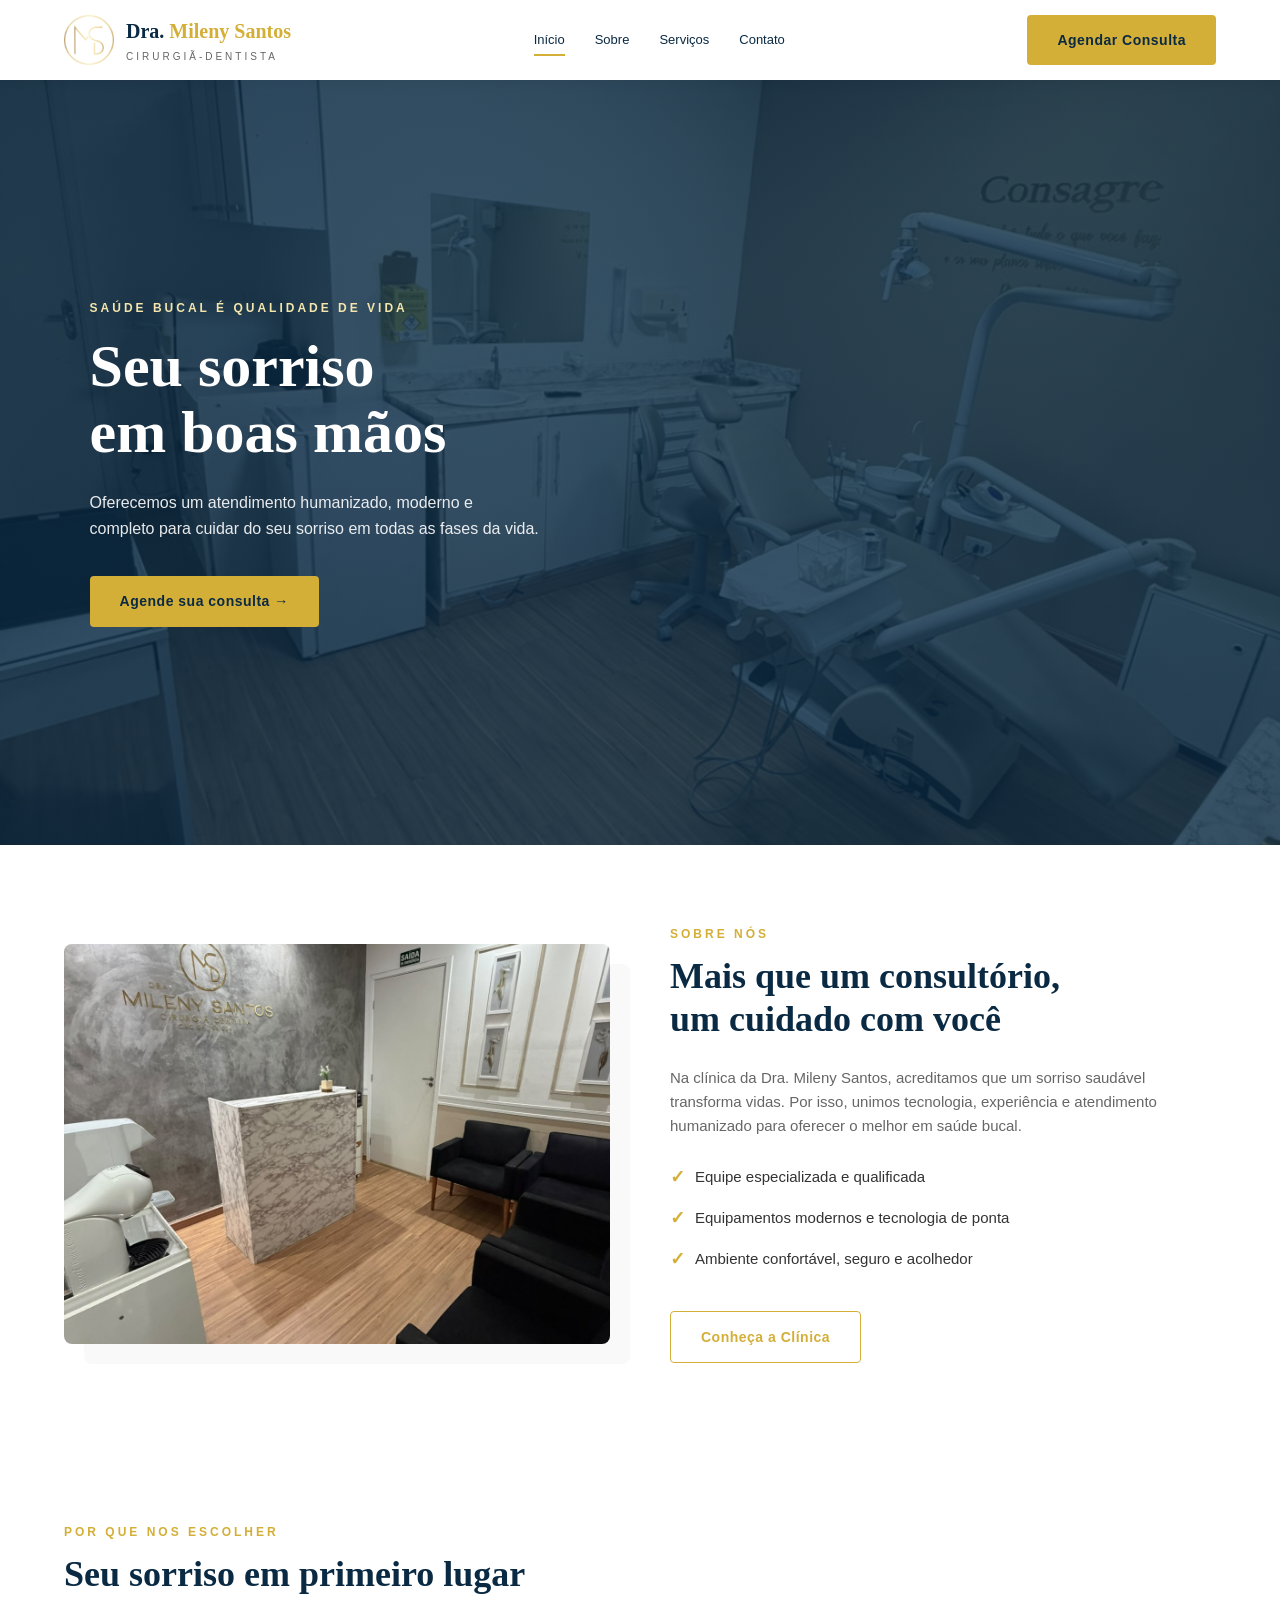
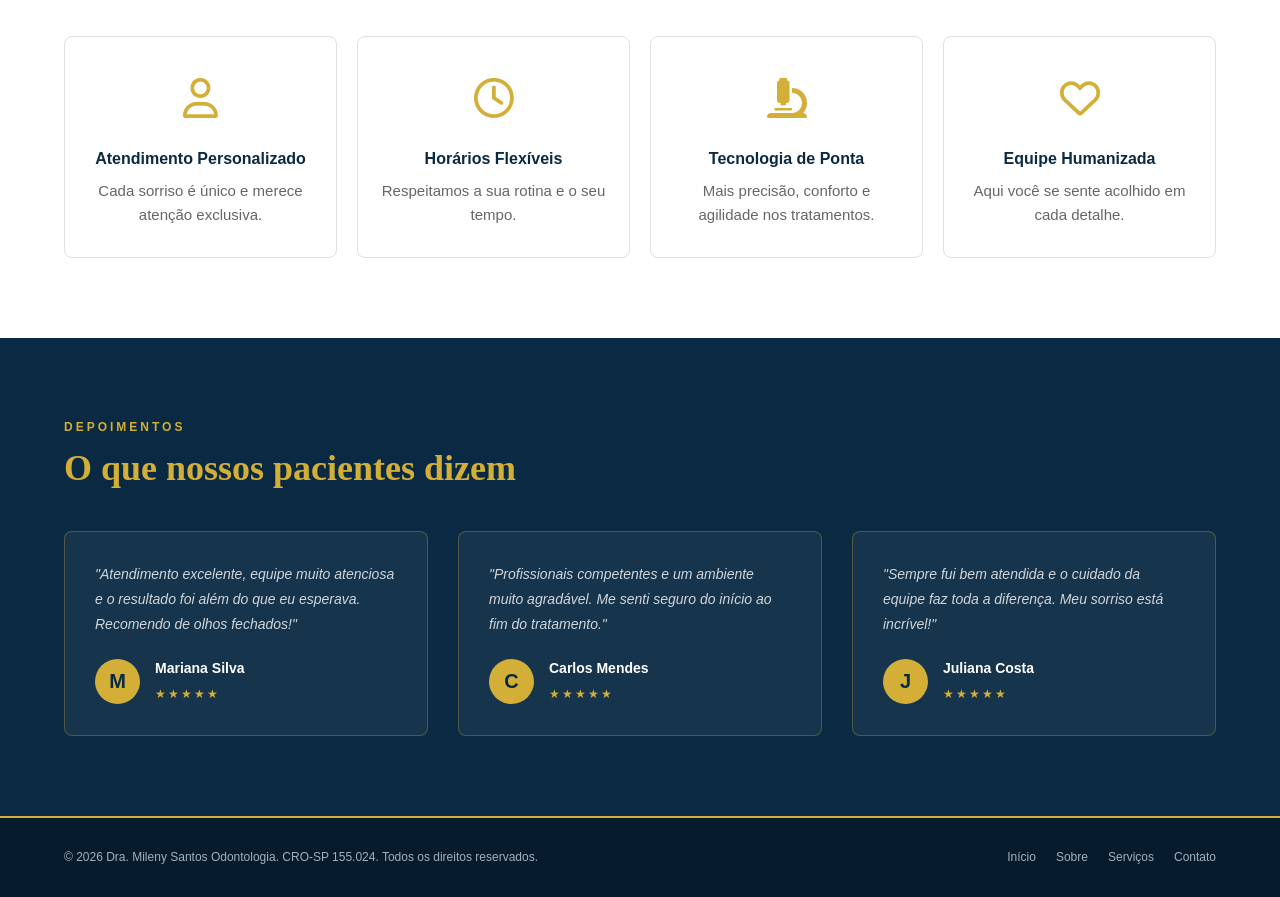
==== src/index.html @ dab7c81a "feat: Atualizacao pasta" ====
<!DOCTYPE html>
<html lang="pt-br">
<head>
    <meta charset="UTF-8">
    <meta name="viewport" content="width=device-width, initial-scale=1.0">
    <meta name="description" content="Dra. Mileny Santos - Cirurgiã-Dentista. Cuide do seu sorriso com atendimento humanizado e tecnologia moderna.">
    <link rel="shortcut icon" href="img/favicon.ico" type="image/x-icon">
    <title>Dra. Mileny Santos | Odontologia</title>
    <link rel="stylesheet" href="css/global.css">
    <link rel="stylesheet" href="css/home.css">
    <link rel="stylesheet" href="https://cdnjs.cloudflare.com/ajax/libs/font-awesome/6.0.0/css/all.min.css">
</head>
<body>

    <header class="cabecalho">
        <a href="index.html" class="logo">
            <img src="img/ICONE 1j.png" alt="Logo Dra Mileny Santos" class="imagem-logo">
            <span class="texto-logo">
                <strong>Dra. <span>Mileny Santos</span></strong>
                <small>Cirurgiã-Dentista</small>
            </span>
        </a>

        <nav class="menu">
            <a href="index.html" class="ativo">Início</a>
            <a href="sobre.html">Sobre</a>
            <a href="servicos.html">Serviços</a>
            <a href="contato.html">Contato</a>
        </nav>

        <a href="#" class="botao botao-topo">Agendar Consulta</a>
    </header>

    <main>
        <section class="hero" id="inicio" style="background: linear-gradient(rgba(10, 42, 67, 0.8), rgba(10, 42, 67, 0.8)), url('img/foto-5.jpg') center/cover no-repeat;">
            <div class="hero-conteudo">
                <span class="subtitulo">SAÚDE BUCAL É QUALIDADE DE VIDA</span>
                <h1>Seu sorriso<br>em boas mãos</h1>
                <p>
                    Oferecemos um atendimento humanizado, moderno e completo para cuidar do seu sorriso em todas as fases da vida.
                </p>
                <a href="#" class="botao botao-banner" id="btn-hero-whatsapp">Agende sua consulta →</a>
            </div>
        </section>

        <section class="secao sobre" id="sobre">
            <div class="container sobre-grade">
                <div class="imagem-consultorio" style="background-image: url('img/foto-2.jpg');" role="img" aria-label="Recepção do consultório Dra. Mileny Santos"></div>
                <div class="sobre-conteudo">
                    <span class="subtitulo">SOBRE NÓS</span>
                    <h2>Mais que um consultório,<br>um cuidado com você</h2>
                    <p>
                        Na clínica da Dra. Mileny Santos, acreditamos que um sorriso saudável transforma vidas. Por isso, unimos tecnologia, experiência e atendimento humanizado para oferecer o melhor em saúde bucal.
                    </p>
                    <ul class="lista-beneficios">
                        <li>Equipe especializada e qualificada</li>
                        <li>Equipamentos modernos e tecnologia de ponta</li>
                        <li>Ambiente confortável, seguro e acolhedor</li>
                    </ul>
                    <br>
                    <a href="sobre.html" class="botao botao-contorno">Conheça a Clínica</a>
                </div>
            </div>
        </section>

        <section class="secao diferenciais">
            <div class="container">
                <span class="subtitulo">POR QUE NOS ESCOLHER</span>
                <h2>Seu sorriso em primeiro lugar</h2>
                <div class="grade-diferenciais">
                    <article>
                        <span class="icone-diferencial"><i class="fa-regular fa-user"></i></span>
                        <h3>Atendimento Personalizado</h3>
                        <p>Cada sorriso é único e merece atenção exclusiva.</p>
                    </article>
                    <article>
                        <span class="icone-diferencial"><i class="fa-regular fa-clock"></i></span>
                        <h3>Horários Flexíveis</h3>
                        <p>Respeitamos a sua rotina e o seu tempo.</p>
                    </article>
                    <article>
                        <span class="icone-diferencial"><i class="fa-solid fa-microscope"></i></span>
                        <h3>Tecnologia de Ponta</h3>
                        <p>Mais precisão, conforto e agilidade nos tratamentos.</p>
                    </article>
                    <article>
                        <span class="icone-diferencial"><i class="fa-regular fa-heart"></i></span>
                        <h3>Equipe Humanizada</h3>
                        <p>Aqui você se sente acolhido em cada detalhe.</p>
                    </article>
                </div>
            </div>
        </section>

        <section class="secao depoimentos" id="depoimentos">
            <div class="container">
                <span class="subtitulo">DEPOIMENTOS</span>
                <h2>O que nossos pacientes dizem</h2>
                <div class="grade-depoimentos">
                    <article class="card-depoimento">
                        <p>"Atendimento excelente, equipe muito atenciosa e o resultado foi além do que eu esperava. Recomendo de olhos fechados!"</p>
                        <div class="paciente">
                            <div class="avatar">M</div>
                            <div>
                                <strong>Mariana Silva</strong>
                                <span class="estrelas">★★★★★</span>
                            </div>
                        </div>
                    </article>
                    <article class="card-depoimento">
                        <p>"Profissionais competentes e um ambiente muito agradável. Me senti seguro do início ao fim do tratamento."</p>
                        <div class="paciente">
                            <div class="avatar">C</div>
                            <div>
                                <strong>Carlos Mendes</strong>
                                <span class="estrelas">★★★★★</span>
                            </div>
                        </div>
                    </article>
                    <article class="card-depoimento">
                        <p>"Sempre fui bem atendida e o cuidado da equipe faz toda a diferença. Meu sorriso está incrível!"</p>
                        <div class="paciente">
                            <div class="avatar">J</div>
                            <div>
                                <strong>Juliana Costa</strong>
                                <span class="estrelas">★★★★★</span>
                            </div>
                        </div>
                    </article>
                </div>
            </div>
        </section>
    </main>

    <footer class="rodape">
        <p>© 2026 Dra. Mileny Santos Odontologia. CRO-SP 155.024. Todos os direitos reservados.</p>
        <nav>
            <a href="index.html">Início</a>
            <a href="sobre.html">Sobre</a>
            <a href="servicos.html">Serviços</a>
            <a href="contato.html">Contato</a>
        </nav>
    </footer>

    <script src="script.js"></script>
</body>
</html>
---- src/css/global.css ----
:root {
    --azul-marinho: #0A2A43;
    --azul-profundo: #061b2c;
    --dourado: #D4AF37;
    --dourado-claro: #F3E5AB;
    --branco: #FFFFFF;
    --off-white: #F9F9F9;
    --texto-escuro: #333333;
    --texto-claro: #666666;
    --borda-suave: #E0E0E0;
    
    --fonte-principal: 'Montserrat', sans-serif;
    --fonte-titulos: 'Playfair Display', serif;
}

* {
    margin: 0;
    padding: 0;
    box-sizing: border-box;
    scroll-behavior: smooth;
}

body {
    font-family: var(--fonte-principal);
    color: var(--texto-escuro);
    background: var(--branco);
    line-height: 1.6;
    -webkit-font-smoothing: antialiased;
}

a {
    text-decoration: none;
    color: inherit;
    transition: 0.3s ease;
}

.container {
    width: min(1200px, 90%);
    margin: 0 auto;
}

.secao {
    padding: 80px 0;
}

.subtitulo {
    display: block;
    color: var(--dourado);
    font-size: 12px;
    font-weight: 700;
    letter-spacing: 3px;
    text-transform: uppercase;
    margin-bottom: 10px;
}

h2 {
    font-family: var(--fonte-titulos);
    color: var(--azul-marinho);
    font-size: 36px;
    line-height: 1.2;
    margin-bottom: 25px;
}

p {
    font-size: 15px;
    color: var(--texto-claro);
}

.botao {
    display: inline-block;
    border: none;
    border-radius: 4px;
    background: var(--dourado);
    color: var(--azul-marinho);
    padding: 14px 30px;
    font-size: 14px;
    font-weight: 600;
    cursor: pointer;
    transition: 0.3s;
    text-align: center;
    letter-spacing: 0.5px;
}

.botao:hover {
    background: var(--azul-marinho);
    color: var(--dourado);
    transform: translateY(-2px);
    box-shadow: 0 5px 15px rgba(10, 42, 67, 0.2);
}

.botao-contorno {
    background: transparent;
    border: 1px solid var(--dourado);
    color: var(--dourado);
}

.botao-contorno:hover {
    background: var(--dourado);
    color: var(--azul-marinho);
}

.cabecalho {
    padding: 15px 5%;
    display: flex;
    align-items: center;
    justify-content: space-between;
    gap: 25px;
    background: var(--branco);
    box-shadow: 0 2px 10px rgba(0,0,0,0.05);
    position: sticky;
    top: 0;
    z-index: 1000;
}

.logo {
    display: flex;
    align-items: center;
    gap: 12px;
}

.imagem-logo {
    height: 50px;
    width: auto;
}

.texto-logo strong {
    display: block;
    font-size: 20px;
    color: var(--azul-marinho);
    font-family: var(--fonte-titulos);
    font-weight: 600;
}

.texto-logo strong span {
    color: var(--dourado);
}

.texto-logo small {
    display: block;
    font-size: 10px;
    letter-spacing: 3px;
    color: var(--texto-claro);
    text-transform: uppercase;
    margin-top: 2px;
}

.menu {
    display: flex;
    gap: 30px;
    align-items: center;
}

.menu a {
    font-size: 13px;
    font-weight: 500;
    color: var(--azul-marinho);
    position: relative;
}

.menu a::after {
    content: '';
    position: absolute;
    width: 0;
    height: 2px;
    bottom: -5px;
    left: 0;
    background: var(--dourado);
    transition: 0.3s;
}

.menu a:hover::after, .menu a.ativo::after {
    width: 100%;
}

.rodape {
    background: var(--azul-profundo);
    color: #A0B2C0;
    padding: 30px 5%;
    display: flex;
    justify-content: space-between;
    align-items: center;
    gap: 20px;
    border-top: 2px solid var(--dourado);
}

.rodape p {
    font-size: 12px;
    color: #A0B2C0;
}

.rodape nav {
    display: flex;
    flex-wrap: wrap;
    gap: 20px;
}

.rodape nav a {
    font-size: 12px;
}

.rodape nav a:hover {
    color: var(--dourado);
}

.cabecalho.rolado {
    box-shadow: 0 5px 20px rgba(10, 42, 67, 0.15);
    padding-top: 10px;
    padding-bottom: 10px;
    transition: all 0.3s ease;
}

.btn-mobile {
    display: none;
    background: transparent;
    border: none;
    color: var(--azul-marinho);
    font-size: 24px;
    cursor: pointer;
    z-index: 1001;
}

.fade-in {
    opacity: 0;
    transform: translateY(30px);
    transition: opacity 0.8s ease, transform 0.8s ease;
}

.fade-in.visivel {
    opacity: 1;
    transform: translateY(0);
}


@media (max-width: 992px) {
    .btn-mobile {
        display: block;
    }

    .menu {
        position: absolute;
        top: 100%;
        left: 0;
        width: 100%;
        background: var(--branco);
        flex-direction: column;
        align-items: center;
        padding: 0;
        max-height: 0;
        overflow: hidden;
        transition: max-height 0.4s ease, padding 0.4s ease;
        box-shadow: 0 10px 15px rgba(0,0,0,0.05);
    }

    .menu.ativo {
        max-height: 300px;
        padding: 20px 0;
        border-top: 1px solid var(--borda-suave);
    }

    .menu a {
        width: 100%;
        text-align: center;
        padding: 10px 0;
        font-size: 15px;
    }

    .menu a::after {
        display: none;
    }
}

@media (max-width: 650px) {
    h2 { font-size: 28px; }
    .rodape {
        flex-direction: column;
        text-align: center;
    }
}
---- src/css/home.css ----
.hero {
    min-height: 85vh;
    display: flex;
    align-items: center;
    padding: 60px 7%;
}

.hero-conteudo {
    max-width: 600px;
    color: var(--branco);
}

.hero .subtitulo { color: var(--dourado-claro); }

.hero h1 {
    font-family: var(--fonte-titulos);
    font-size: clamp(40px, 5vw, 60px);
    line-height: 1.1;
    margin: 15px 0 25px;
    color: var(--branco);
}

.hero p {
    color: rgba(255, 255, 255, 0.9);
    max-width: 450px;
    margin-bottom: 35px;
    font-size: 16px;
}

.botao-banner {
    background-color: var(--dourado);
    color: var(--azul-marinho);
}

.sobre-grade {
    display: grid;
    grid-template-columns: 1fr 1fr;
    gap: 60px;
    align-items: center;
}

.imagem-consultorio {
    min-height: 400px;
    border-radius: 8px;
    background: center/cover no-repeat;
    box-shadow: 20px 20px 0px var(--off-white);
}

.lista-beneficios {
    list-style: none;
    margin-top: 25px;
}

.lista-beneficios li {
    font-size: 15px;
    margin: 12px 0;
    display: flex;
    align-items: center;
    gap: 10px;
    color: var(--texto-escuro);
}

.lista-beneficios li::before {
    content: '✓';
    color: var(--dourado);
    font-weight: bold;
    font-size: 18px;
}

.grade-diferenciais {
    display: grid;
    grid-template-columns: repeat(4, 1fr);
    margin-top: 40px;
    gap: 20px;
}

.grade-diferenciais article {
    text-align: center;
    padding: 30px 20px;
    background: var(--branco);
    border: 1px solid var(--borda-suave);
    border-radius: 8px;
    transition: 0.3s;
}

.grade-diferenciais article:hover {
    transform: translateY(-5px);
    box-shadow: 0 10px 25px rgba(0,0,0,0.05);
    border-color: var(--dourado);
}

.icone-diferencial {
    display: block;
    color: var(--dourado);
    font-size: 40px;
    margin-bottom: 15px;
}

.grade-diferenciais h3 {
    font-size: 16px;
    color: var(--azul-marinho);
    margin-bottom: 8px;
}

.depoimentos {
    background-color: var(--azul-marinho);
    color: var(--branco);
}

.depoimentos .subtitulo, .depoimentos h2 { color: var(--dourado); }

.grade-depoimentos {
    display: grid;
    grid-template-columns: repeat(3, 1fr);
    gap: 30px;
    margin-top: 40px;
}

.card-depoimento {
    padding: 30px;
    border-radius: 8px;
    background: rgba(255, 255, 255, 0.05);
    border: 1px solid rgba(212, 175, 55, 0.3);
}

.card-depoimento > p {
    color: rgba(255, 255, 255, 0.8);
    font-size: 14px;
    line-height: 1.8;
    font-style: italic;
    margin-bottom: 20px;
}

.paciente {
    display: flex;
    align-items: center;
    gap: 15px;
}

.avatar {
    width: 45px;
    height: 45px;
    border-radius: 50%;
    background: var(--dourado);
    color: var(--azul-marinho);
    display: grid;
    place-items: center;
    font-size: 20px;
    font-weight: bold;
}

.paciente strong {
    display: block;
    color: var(--branco);
    font-size: 14px;
}

.estrelas {
    color: var(--dourado);
    font-size: 12px;
    letter-spacing: 2px;
}

@media (max-width: 992px) {
    .hero { min-height: 70vh; text-align: center; justify-content: center; }
    .hero-conteudo { margin: 0 auto; }
    .hero p { margin: 0 auto 30px; }
    .sobre-grade { grid-template-columns: 1fr; }
    .imagem-consultorio { min-height: 300px; box-shadow: none; }
    .grade-diferenciais, .grade-depoimentos { grid-template-columns: repeat(2, 1fr); }
}

@media (max-width: 650px) {
    .grade-diferenciais, .grade-depoimentos { grid-template-columns: 1fr; }
}
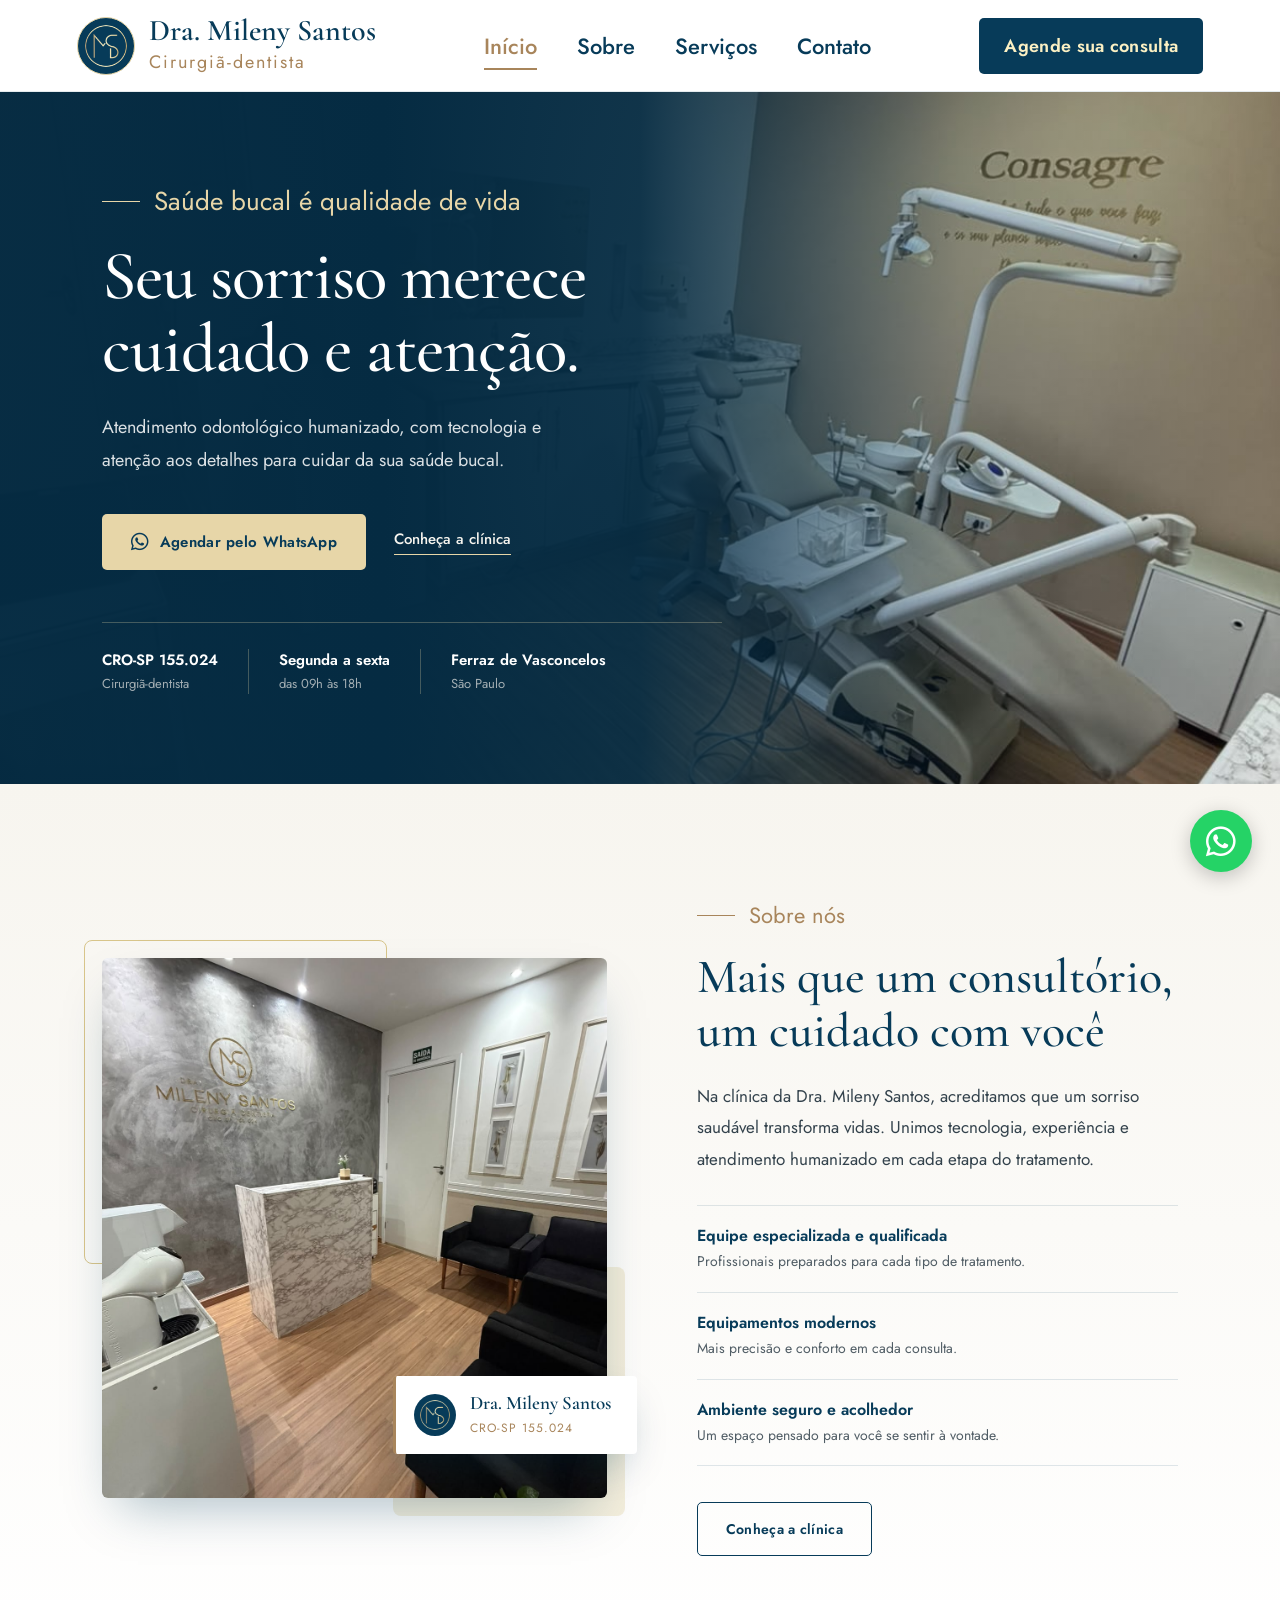
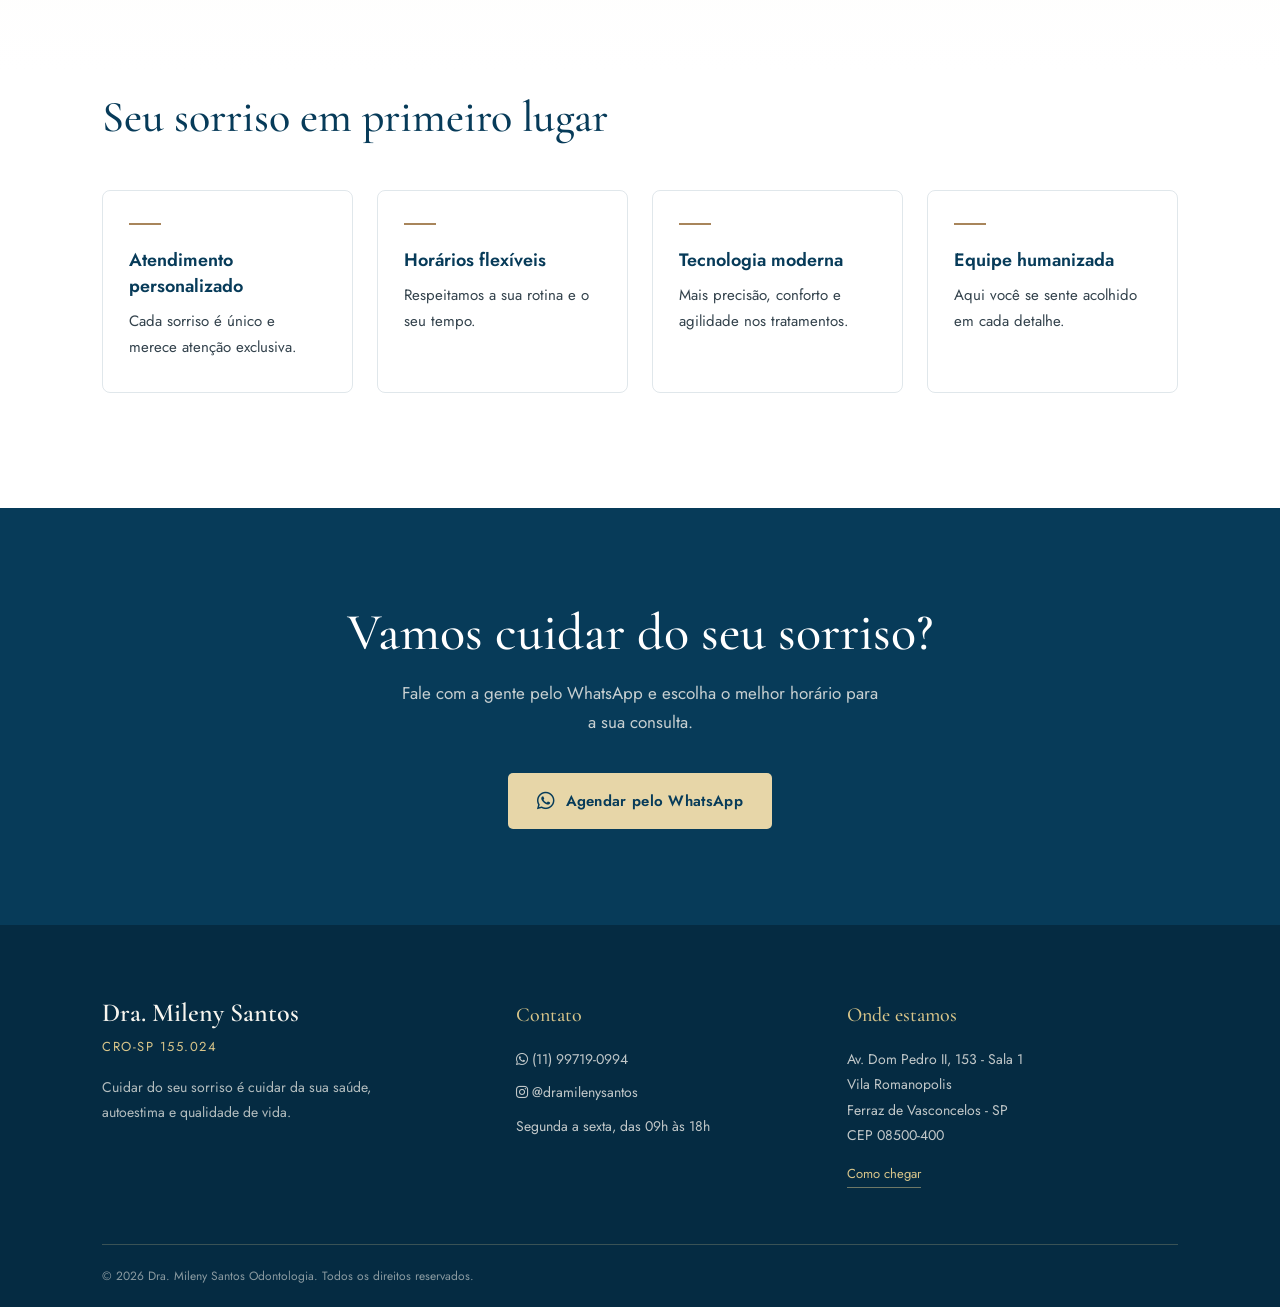
==== commit 3a6a8f8e: "fix: atualizacao" ====
--- a/src/index.html
+++ b/src/index.html
@@ -1,147 +1,219 @@
-<!DOCTYPE html>
+<!doctype html>
 <html lang="pt-br">
+
 <head>
-    <meta charset="UTF-8">
-    <meta name="viewport" content="width=device-width, initial-scale=1.0">
-    <meta name="description" content="Dra. Mileny Santos - Cirurgiã-Dentista. Cuide do seu sorriso com atendimento humanizado e tecnologia moderna.">
-    <link rel="shortcut icon" href="img/favicon.ico" type="image/x-icon">
-    <title>Dra. Mileny Santos | Odontologia</title>
-    <link rel="stylesheet" href="css/global.css">
-    <link rel="stylesheet" href="css/home.css">
-    <link rel="stylesheet" href="https://cdnjs.cloudflare.com/ajax/libs/font-awesome/6.0.0/css/all.min.css">
+  <meta charset="UTF-8" />
+  <meta name="viewport" content="width=device-width, initial-scale=1.0" />
+  <meta name="description"
+    content="Dra. Mileny Santos - Cirurgiã-Dentista em Ferraz de Vasconcelos. Atendimento humanizado e tecnologia moderna para cuidar do seu sorriso." />
+  <link rel="shortcut icon" href="../src/img/ICONE1j.png" type="image/x-icon" />
+  <title>Dra. Mileny Santos | Odontologia</title>
+
+  <link rel="preconnect" href="https://fonts.googleapis.com" />
+  <link rel="preconnect" href="https://fonts.gstatic.com" crossorigin />
+  <link rel="stylesheet"
+    href="https://fonts.googleapis.com/css2?family=Cormorant+Garamond:wght@500;600&family=Jost:wght@400;500;600&display=swap" />
+  <link rel="stylesheet" href="https://cdnjs.cloudflare.com/ajax/libs/font-awesome/6.0.0/css/all.min.css" />
+  <link rel="stylesheet" href="../src/css/home.css" />
 </head>
-<body>
-
-    <header class="cabecalho">
-        <a href="index.html" class="logo">
-            <img src="img/ICONE 1j.png" alt="Logo Dra Mileny Santos" class="imagem-logo">
-            <span class="texto-logo">
-                <strong>Dra. <span>Mileny Santos</span></strong>
-                <small>Cirurgiã-Dentista</small>
-            </span>
+
+<body class="home">
+  <header class="topo">
+    <a href="index.html" class="topo-logo" aria-label="Dra. Mileny Santos - início">
+      <img src="../src/img/ICONE1j.png" alt="" class="topo-logo-img" />
+      <span class="topo-logo-texto">
+        <strong>Dra. Mileny Santos</strong>
+        <small>Cirurgiã-dentista</small>
+      </span>
+    </a>
+
+    <nav class="topo-menu" aria-label="Menu principal">
+      <a href="../src/index.html" class="ativo" aria-current="page">Início</a>
+      <a href="../src/pages/sobre.html">Sobre</a>
+      <a href="../src/pages/servicos.html">Serviços</a>
+      <a href="../src/pages/contato.html">Contato</a>
+    </nav>
+
+    <a href="https://wa.me/5511997190994" class="btn btn-escuro" target="_blank" rel="noopener noreferrer">
+      Agende sua consulta
+    </a>
+  </header>
+
+  <main>
+    <section class="hero" id="inicio">
+      <div class="hero-texto">
+        <p class="rotulo rotulo-claro">Saúde bucal é qualidade de vida</p>
+
+        <h1>Seu sorriso merece cuidado e atenção.</h1>
+
+        <p class="hero-descricao">
+          Atendimento odontológico humanizado, com tecnologia e atenção aos
+          detalhes para cuidar da sua saúde bucal.
+        </p>
+
+        <div class="hero-acoes">
+          <a href="https://wa.me/5511997190994" class="btn btn-champagne" target="_blank" rel="noopener noreferrer">
+            <i class="fa-brands fa-whatsapp"></i>
+            Agendar pelo WhatsApp
+          </a>
+
+          <a href="../src/pages/sobre.html" class="link-sublinhado"> Conheça a clínica </a>
+        </div>
+
+        <ul class="hero-fatos">
+          <li>
+            <strong>CRO-SP 155.024</strong>
+            <span>Cirurgiã-dentista</span>
+          </li>
+          <li>
+            <strong>Segunda a sexta</strong>
+            <span>das 09h às 18h</span>
+          </li>
+          <li>
+            <strong>Ferraz de Vasconcelos</strong>
+            <span>São Paulo</span>
+          </li>
+        </ul>
+      </div>
+    </section>
+
+    <section class="sobre" id="sobre" aria-labelledby="sobre-titulo">
+      <div class="sobre-wrap">
+        <figure class="sobre-midia">
+          <div class="sobre-foto">
+            <img src="../src/img/foto-2.jpg"
+              alt="Recepção do consultório da Dra. Mileny Santos, com balcão em mármore e poltronas confortáveis"
+              width="800" height="960" loading="lazy" decoding="async" />
+          </div>
+          <figcaption class="sobre-selo">
+            <img src="../src/img/ICONE1j.png" alt="" />
+            <div>
+              <strong>Dra. Mileny Santos</strong>
+              <span>CRO-SP 155.024</span>
+            </div>
+          </figcaption>
+        </figure>
+
+        <div class="sobre-conteudo">
+          <p class="rotulo">Sobre nós</p>
+          <h2 id="sobre-titulo">
+            Mais que um consultório, um cuidado com você
+          </h2>
+          <p class="sobre-texto">
+            Na clínica da Dra. Mileny Santos, acreditamos que um sorriso
+            saudável transforma vidas. Unimos tecnologia, experiência e
+            atendimento humanizado em cada etapa do tratamento.
+          </p>
+
+          <ul class="sobre-lista">
+            <li>
+              <h3>Equipe especializada e qualificada</h3>
+              <p>Profissionais preparados para cada tipo de tratamento.</p>
+            </li>
+            <li>
+              <h3>Equipamentos modernos</h3>
+              <p>Mais precisão e conforto em cada consulta.</p>
+            </li>
+            <li>
+              <h3>Ambiente seguro e acolhedor</h3>
+              <p>Um espaço pensado para você se sentir à vontade.</p>
+            </li>
+          </ul>
+
+          <a href="../src/pages/sobre.html" class="btn btn-contorno">Conheça a clínica</a>
+        </div>
+      </div>
+    </section>
+
+    <section class="diferenciais" aria-labelledby="dif-titulo">
+      <div class="diferenciais-wrap">
+        <h2 id="dif-titulo">Seu sorriso em primeiro lugar</h2>
+
+        <div class="diferenciais-grade">
+          <article>
+            <h3>Atendimento personalizado</h3>
+            <p>Cada sorriso é único e merece atenção exclusiva.</p>
+          </article>
+          <article>
+            <h3>Horários flexíveis</h3>
+            <p>Respeitamos a sua rotina e o seu tempo.</p>
+          </article>
+          <article>
+            <h3>Tecnologia moderna</h3>
+            <p>Mais precisão, conforto e agilidade nos tratamentos.</p>
+          </article>
+          <article>
+            <h3>Equipe humanizada</h3>
+            <p>Aqui você se sente acolhido em cada detalhe.</p>
+          </article>
+        </div>
+      </div>
+    </section>
+
+    <section class="chamada">
+      <h2>Vamos cuidar do seu sorriso?</h2>
+      <p>
+        Fale com a gente pelo WhatsApp e escolha o melhor horário para a sua
+        consulta.
+      </p>
+      <a href="https://wa.me/5511997190994" class="btn btn-champagne" target="_blank" rel="noopener noreferrer">
+        <i class="fa-brands fa-whatsapp" aria-hidden="true"></i>
+        Agendar pelo WhatsApp
+      </a>
+    </section>
+  </main>
+
+  <footer class="rodape">
+    <div class="rodape-grade">
+      <div class="rodape-marca">
+        <strong>Dra. Mileny Santos</strong>
+        <span>CRO-SP 155.024</span>
+        <p>
+          Cuidar do seu sorriso é cuidar da sua saúde, autoestima e qualidade
+          de vida.
+        </p>
+      </div>
+
+      <div class="rodape-col">
+        <h3>Contato</h3>
+
+        <a href="https://wa.me/5511997190994" target="_blank" rel="noopener noreferrer">
+          <i class="fa-brands fa-whatsapp"></i> (11) 99719-0994
         </a>
 
-        <nav class="menu">
-            <a href="index.html" class="ativo">Início</a>
-            <a href="sobre.html">Sobre</a>
-            <a href="servicos.html">Serviços</a>
-            <a href="contato.html">Contato</a>
-        </nav>
-
-        <a href="#" class="botao botao-topo">Agendar Consulta</a>
-    </header>
-
-    <main>
-        <section class="hero" id="inicio" style="background: linear-gradient(rgba(10, 42, 67, 0.8), rgba(10, 42, 67, 0.8)), url('img/foto-5.jpg') center/cover no-repeat;">
-            <div class="hero-conteudo">
-                <span class="subtitulo">SAÚDE BUCAL É QUALIDADE DE VIDA</span>
-                <h1>Seu sorriso<br>em boas mãos</h1>
-                <p>
-                    Oferecemos um atendimento humanizado, moderno e completo para cuidar do seu sorriso em todas as fases da vida.
-                </p>
-                <a href="#" class="botao botao-banner" id="btn-hero-whatsapp">Agende sua consulta →</a>
-            </div>
-        </section>
-
-        <section class="secao sobre" id="sobre">
-            <div class="container sobre-grade">
-                <div class="imagem-consultorio" style="background-image: url('img/foto-2.jpg');" role="img" aria-label="Recepção do consultório Dra. Mileny Santos"></div>
-                <div class="sobre-conteudo">
-                    <span class="subtitulo">SOBRE NÓS</span>
-                    <h2>Mais que um consultório,<br>um cuidado com você</h2>
-                    <p>
-                        Na clínica da Dra. Mileny Santos, acreditamos que um sorriso saudável transforma vidas. Por isso, unimos tecnologia, experiência e atendimento humanizado para oferecer o melhor em saúde bucal.
-                    </p>
-                    <ul class="lista-beneficios">
-                        <li>Equipe especializada e qualificada</li>
-                        <li>Equipamentos modernos e tecnologia de ponta</li>
-                        <li>Ambiente confortável, seguro e acolhedor</li>
-                    </ul>
-                    <br>
-                    <a href="sobre.html" class="botao botao-contorno">Conheça a Clínica</a>
-                </div>
-            </div>
-        </section>
-
-        <section class="secao diferenciais">
-            <div class="container">
-                <span class="subtitulo">POR QUE NOS ESCOLHER</span>
-                <h2>Seu sorriso em primeiro lugar</h2>
-                <div class="grade-diferenciais">
-                    <article>
-                        <span class="icone-diferencial"><i class="fa-regular fa-user"></i></span>
-                        <h3>Atendimento Personalizado</h3>
-                        <p>Cada sorriso é único e merece atenção exclusiva.</p>
-                    </article>
-                    <article>
-                        <span class="icone-diferencial"><i class="fa-regular fa-clock"></i></span>
-                        <h3>Horários Flexíveis</h3>
-                        <p>Respeitamos a sua rotina e o seu tempo.</p>
-                    </article>
-                    <article>
-                        <span class="icone-diferencial"><i class="fa-solid fa-microscope"></i></span>
-                        <h3>Tecnologia de Ponta</h3>
-                        <p>Mais precisão, conforto e agilidade nos tratamentos.</p>
-                    </article>
-                    <article>
-                        <span class="icone-diferencial"><i class="fa-regular fa-heart"></i></span>
-                        <h3>Equipe Humanizada</h3>
-                        <p>Aqui você se sente acolhido em cada detalhe.</p>
-                    </article>
-                </div>
-            </div>
-        </section>
-
-        <section class="secao depoimentos" id="depoimentos">
-            <div class="container">
-                <span class="subtitulo">DEPOIMENTOS</span>
-                <h2>O que nossos pacientes dizem</h2>
-                <div class="grade-depoimentos">
-                    <article class="card-depoimento">
-                        <p>"Atendimento excelente, equipe muito atenciosa e o resultado foi além do que eu esperava. Recomendo de olhos fechados!"</p>
-                        <div class="paciente">
-                            <div class="avatar">M</div>
-                            <div>
-                                <strong>Mariana Silva</strong>
-                                <span class="estrelas">★★★★★</span>
-                            </div>
-                        </div>
-                    </article>
-                    <article class="card-depoimento">
-                        <p>"Profissionais competentes e um ambiente muito agradável. Me senti seguro do início ao fim do tratamento."</p>
-                        <div class="paciente">
-                            <div class="avatar">C</div>
-                            <div>
-                                <strong>Carlos Mendes</strong>
-                                <span class="estrelas">★★★★★</span>
-                            </div>
-                        </div>
-                    </article>
-                    <article class="card-depoimento">
-                        <p>"Sempre fui bem atendida e o cuidado da equipe faz toda a diferença. Meu sorriso está incrível!"</p>
-                        <div class="paciente">
-                            <div class="avatar">J</div>
-                            <div>
-                                <strong>Juliana Costa</strong>
-                                <span class="estrelas">★★★★★</span>
-                            </div>
-                        </div>
-                    </article>
-                </div>
-            </div>
-        </section>
-    </main>
-
-    <footer class="rodape">
-        <p>© 2026 Dra. Mileny Santos Odontologia. CRO-SP 155.024. Todos os direitos reservados.</p>
-        <nav>
-            <a href="index.html">Início</a>
-            <a href="sobre.html">Sobre</a>
-            <a href="servicos.html">Serviços</a>
-            <a href="contato.html">Contato</a>
-        </nav>
-    </footer>
-
-    <script src="script.js"></script>
+
+
+        <a href="https://www.instagram.com/dramilenysantos/" target="_blank" rel="noopener noreferrer">
+          <i class="fa-brands fa-instagram"></i> @dramilenysantos
+        </a>
+
+        <p>Segunda a sexta, das 09h às 18h</p>
+      </div>
+
+      <div class="rodape-col">
+        <h3>Onde estamos</h3>
+        <address>
+          Av. Dom Pedro II, 153 - Sala 1<br />
+          Vila Romanopolis<br />
+          Ferraz de Vasconcelos - SP<br />
+          CEP 08500-400
+        </address>
+        <a href="https://www.google.com/maps/search/?api=1&query=Dra.+Mileny+Santos+Ferraz+de+Vasconcelos"
+          class="rodape-mapa" target="_blank" rel="noopener noreferrer">Como chegar</a>
+      </div>
+    </div>
+
+    <div class="rodape-base">
+      <p>
+        © 2026 Dra. Mileny Santos Odontologia. Todos os direitos reservados.
+      </p>
+    </div>
+  </footer>
+  <a href="https://wa.me/5511997190994" class="whatsapp-flutuante" target="_blank" rel="noopener noreferrer"
+    aria-label="Fale conosco pelo WhatsApp" title="Fale conosco pelo WhatsApp">
+    <i class="fa-brands fa-whatsapp"></i>
+  </a>
+  <script src="script.js"></script>
 </body>
+
 </html>
--- a/src/css/home.css
+++ b/src/css/home.css
@@ -1,175 +1,854 @@
+:root {
+  --ms-azul: #073b59;
+  --ms-azul-escuro: #052b42;
+  --ms-champagne: #e7d6a8;
+  --ms-champagne-escuro: #d8c58a;
+  --ms-dourado: #a8855b;
+  --ms-creme: #f7f5ef;
+  --ms-texto: #33424c;
+  --ms-titulos: "Cormorant Garamond", Georgia, serif;
+  --ms-corpo: "Jost", system-ui, -apple-system, "Segoe UI", sans-serif;
+}
+
+body.home {
+  margin: 0;
+  font-family: var(--ms-corpo);
+  color: var(--ms-texto);
+  background: #fff;
+  -webkit-font-smoothing: antialiased;
+}
+
+.home *,
+.home *::before,
+.home *::after {
+  box-sizing: border-box;
+}
+
+.home img {
+  max-width: 100%;
+}
+
+.home h1,
+.home h2 {
+  font-family: var(--ms-titulos);
+  font-weight: 500;
+  margin: 0;
+}
+
+.home a:focus-visible {
+  outline: 2px solid var(--ms-dourado);
+  outline-offset: 4px;
+}
+
+.btn {
+  display: inline-flex;
+  align-items: center;
+  justify-content: center;
+  gap: 10px;
+  padding: 16px 28px;
+  border: 1px solid transparent;
+  border-radius: 5px;
+  font-family: var(--ms-corpo);
+  font-size: 15px;
+  font-weight: 600;
+  letter-spacing: 0.3px;
+  text-decoration: none;
+  white-space: nowrap;
+  transition:
+    background 0.3s ease,
+    color 0.3s ease,
+    border-color 0.3s ease,
+    transform 0.3s ease;
+}
+
+.btn i {
+  font-size: 20px;
+}
+
+.btn-escuro {
+  padding: 14px 24px;
+  background: var(--ms-azul);
+  color: #fbf0c3;
+  font-size: 18px;
+}
+
+.btn-escuro:hover {
+  background: var(--ms-dourado);
+  transform: translateY(-2px);
+}
+
+.btn-champagne {
+  background: var(--ms-champagne);
+  color: var(--ms-azul);
+}
+
+.btn-champagne:hover {
+  background: #f5e8c5;
+  transform: translateY(-3px);
+}
+
+.btn-contorno {
+  border-color: var(--ms-azul);
+  color: var(--ms-azul);
+  font-size: 14px;
+}
+
+.btn-contorno:hover {
+  background: var(--ms-azul);
+  color: #fbf0c3;
+}
+
+.rotulo {
+  display: flex;
+  align-items: center;
+  gap: 14px;
+  margin: 0 0 20px;
+  font-size: 22px;
+  color: var(--ms-dourado);
+}
+
+.rotulo::before {
+  content: "";
+  width: 38px;
+  height: 1px;
+  background: currentColor;
+}
+
+.rotulo-claro {
+  color: var(--ms-champagne);
+  font-size: 26px;
+}
+
+.link-sublinhado {
+  padding-bottom: 4px;
+  border-bottom: 1px solid var(--ms-champagne);
+  color: var(--ms-creme);
+  font-size: 15px;
+  font-weight: 500;
+  text-decoration: none;
+  transition:
+    color 0.3s ease,
+    border-color 0.3s ease;
+}
+
+.link-sublinhado:hover {
+  color: #fff;
+  border-color: #fff;
+}
+
+.topo {
+  display: flex;
+  align-items: center;
+  justify-content: space-between;
+  gap: 32px;
+  min-height: 92px;
+  padding: 12px 6%;
+  background: #fff;
+  border-bottom: 1px solid rgba(7, 59, 89, 0.1);
+  position: relative;
+  z-index: 10;
+}
+
+.topo-logo {
+  display: flex;
+  align-items: center;
+  gap: 14px;
+  text-decoration: none;
+  flex-shrink: 0;
+}
+
+.topo-logo-img {
+  width: 58px;
+  height: 58px;
+  padding: 7px;
+  object-fit: contain;
+  background: var(--ms-azul);
+  border: 1px solid var(--ms-champagne);
+  border-radius: 50%;
+}
+
+.topo-logo-texto {
+  display: flex;
+  flex-direction: column;
+  gap: 3px;
+}
+
+.topo-logo-texto strong {
+  font-family: var(--ms-titulos);
+  font-size: 30px;
+  font-weight: 600;
+  line-height: 1;
+  color: var(--ms-azul);
+}
+
+.topo-logo-texto small {
+  font-size: 18px;
+  letter-spacing: 2px;
+  color: var(--ms-dourado);
+}
+
+.topo-menu {
+  display: flex;
+  align-items: center;
+  gap: 40px;
+}
+
+.topo-menu a {
+  position: relative;
+  padding: 10px 0;
+  color: var(--ms-azul);
+  font-size: 22px;
+  font-weight: 500;
+  text-decoration: none;
+  transition: color 0.3s ease;
+}
+
+.topo-menu a::after {
+  content: "";
+  position: absolute;
+  left: 0;
+  bottom: 2px;
+  width: 0;
+  height: 2px;
+  background: var(--ms-dourado);
+  transition: width 0.3s ease;
+}
+
+.topo-menu a:hover,
+.topo-menu a.ativo {
+  color: var(--ms-dourado);
+}
+
+.topo-menu a:hover::after,
+.topo-menu a.ativo::after {
+  width: 100%;
+}
+
 .hero {
-    min-height: 85vh;
-    display: flex;
-    align-items: center;
-    padding: 60px 7%;
-}
-
-.hero-conteudo {
-    max-width: 600px;
-    color: var(--branco);
-}
-
-.hero .subtitulo { color: var(--dourado-claro); }
+  position: relative;
+  display: flex;
+  align-items: center;
+  min-height: 680px;
+  padding: 90px 8%;
+
+  background-image: linear-gradient(90deg,
+      rgba(5, 43, 66, 0.98) 0%,
+      rgba(5, 43, 66, 1) 30%,
+      rgba(5, 43, 66, 0.94) 50%,
+      rgba(5, 43, 66, 0.25) 75%,
+      rgba(5, 43, 66, 0.05) 100%),
+    url(../img/foto-5.jpg);
+
+  background-position: center;
+  background-size: cover;
+  background-repeat: no-repeat;
+
+  color: var(--ms-creme);
+}
+
+.hero-texto {
+  position: relative;
+  z-index: 1;
+  max-width: 620px;
+}
 
 .hero h1 {
-    font-family: var(--fonte-titulos);
-    font-size: clamp(40px, 5vw, 60px);
-    line-height: 1.1;
-    margin: 15px 0 25px;
-    color: var(--branco);
-}
-
-.hero p {
-    color: rgba(255, 255, 255, 0.9);
-    max-width: 450px;
-    margin-bottom: 35px;
-    font-size: 16px;
-}
-
-.botao-banner {
-    background-color: var(--dourado);
-    color: var(--azul-marinho);
-}
-
-.sobre-grade {
-    display: grid;
+  margin-bottom: 26px;
+  font-size: clamp(44px, 5.4vw, 76px);
+  line-height: 1.05;
+  letter-spacing: -1px;
+  color: #fff;
+  text-wrap: balance;
+}
+
+.hero-descricao {
+  max-width: 500px;
+  margin: 0 0 38px;
+  font-size: 18px;
+  line-height: 1.8;
+  color: rgba(255, 255, 255, 0.85);
+}
+
+.hero-acoes {
+  display: flex;
+  align-items: center;
+  flex-wrap: wrap;
+  gap: 20px 28px;
+  margin-bottom: 52px;
+}
+
+.hero-fatos {
+  display: flex;
+  flex-wrap: wrap;
+  list-style: none;
+  margin: 0;
+  padding: 26px 0 0;
+  border-top: 1px solid rgba(231, 214, 168, 0.28);
+}
+
+.hero-fatos li {
+  padding: 0 30px;
+}
+
+.hero-fatos li:first-child {
+  padding-left: 0;
+}
+
+.hero-fatos li+li {
+  border-left: 1px solid rgba(231, 214, 168, 0.28);
+}
+
+.hero-fatos strong {
+  display: block;
+  font-size: 15px;
+  font-weight: 600;
+  color: #fff;
+}
+
+.hero-fatos span {
+  font-size: 13px;
+  color: rgba(247, 245, 239, 0.65);
+}
+
+.hero-foto {
+  position: relative;
+  justify-self: center;
+  width: 100%;
+  max-width: 470px;
+}
+
+.hero-foto::before {
+  content: "";
+  position: absolute;
+  top: -18px;
+  right: -18px;
+  width: 100%;
+  height: 100%;
+  border: 1px solid var(--ms-champagne);
+  border-radius: 235px 235px 8px 8px;
+  opacity: 0.6;
+}
+
+.hero-foto img {
+  display: block;
+  position: relative;
+  width: 100%;
+  height: 500px;
+  object-fit: cover;
+  object-position: center;
+  border-radius: 235px 235px 8px 8px;
+  box-shadow: 0 30px 60px -20px rgba(0, 0, 0, 0.5);
+}
+
+.sobre {
+  padding: clamp(72px, 9vw, 120px) 8%;
+  background: linear-gradient(180deg, var(--ms-creme), #fff);
+}
+
+.sobre-wrap {
+  max-width: 1200px;
+  margin: 0 auto;
+  display: grid;
+  grid-template-columns: minmax(0, 1.05fr) minmax(0, 1fr);
+  align-items: center;
+  gap: clamp(48px, 7vw, 96px);
+}
+
+.sobre-midia {
+  position: relative;
+  margin: 0;
+}
+
+.sobre-foto {
+  position: relative;
+  isolation: isolate;
+}
+
+.sobre-foto::before {
+  content: "";
+  position: absolute;
+  z-index: -1;
+  top: -18px;
+  left: -18px;
+  width: 60%;
+  height: 60%;
+  border: 1px solid var(--ms-champagne-escuro);
+  border-radius: 8px;
+}
+
+.sobre-foto::after {
+  content: "";
+  position: absolute;
+  z-index: -1;
+  right: -18px;
+  bottom: -18px;
+  width: 46%;
+  height: 46%;
+  background: rgba(216, 197, 138, 0.28);
+  border-radius: 8px;
+}
+
+.sobre-foto img {
+  display: block;
+  width: 100%;
+  height: 60vh;
+  aspect-ratio: 5 / 6;
+  object-fit: cover;
+  object-position: 30% center;
+  border-radius: 6px;
+  box-shadow: 0 24px 50px -18px rgba(7, 59, 89, 0.35);
+}
+
+.sobre-selo {
+  position: absolute;
+  right: -30px;
+  bottom: 44px;
+  display: flex;
+  align-items: center;
+  gap: 14px;
+  padding: 16px 26px 16px 18px;
+  background: #fff;
+  border-left: 3px solid var(--ms-dourado);
+  border-radius: 4px;
+  box-shadow: 0 18px 40px -12px rgba(7, 59, 89, 0.28);
+}
+
+.sobre-selo img {
+  width: 42px;
+  height: 42px;
+  padding: 6px;
+  object-fit: contain;
+  background: var(--ms-azul);
+  border-radius: 50%;
+}
+
+.sobre-selo strong {
+  display: block;
+  font-family: var(--ms-titulos);
+  font-size: 19px;
+  font-weight: 600;
+  line-height: 1.2;
+  color: var(--ms-azul);
+}
+
+.sobre-selo span {
+  font-size: 12px;
+  letter-spacing: 1px;
+  color: var(--ms-dourado);
+}
+
+.sobre-conteudo {
+  max-width: 540px;
+}
+
+.sobre-conteudo h2 {
+  margin-bottom: 22px;
+  font-size: clamp(34px, 3.8vw, 48px);
+  line-height: 1.12;
+  color: var(--ms-azul);
+  text-wrap: balance;
+}
+
+.sobre-texto {
+  max-width: 52ch;
+  margin: 0 0 30px;
+  font-size: 17px;
+  line-height: 1.85;
+}
+
+.sobre-lista {
+  list-style: none;
+  margin: 0 0 36px;
+  padding: 0;
+  border-top: 1px solid rgba(7, 59, 89, 0.12);
+}
+
+.sobre-lista li {
+  padding: 18px 0;
+  border-bottom: 1px solid rgba(7, 59, 89, 0.12);
+}
+
+.sobre-lista h3 {
+  margin: 0 0 3px;
+  font-size: 16px;
+  font-weight: 600;
+  color: var(--ms-azul);
+}
+
+.sobre-lista p {
+  margin: 0;
+  font-size: 14px;
+  line-height: 1.7;
+  opacity: 0.85;
+}
+
+.diferenciais {
+  padding: 20px 8% clamp(72px, 9vw, 120px);
+  background: #fff;
+}
+
+.diferenciais-wrap {
+  max-width: 1200px;
+  margin: 0 auto;
+}
+
+.diferenciais h2 {
+  max-width: 520px;
+  margin-bottom: 48px;
+  font-size: clamp(32px, 3.6vw, 44px);
+  line-height: 1.15;
+  color: var(--ms-azul);
+}
+
+.diferenciais-grade {
+  display: grid;
+  grid-template-columns: repeat(4, 1fr);
+  gap: 24px;
+}
+
+.diferenciais-grade article {
+  padding: 32px 26px;
+  border: 1px solid rgba(7, 59, 89, 0.12);
+  border-radius: 8px;
+  transition:
+    border-color 0.3s ease,
+    transform 0.3s ease;
+}
+
+.diferenciais-grade article::before {
+  content: "";
+  display: block;
+  width: 32px;
+  height: 2px;
+  margin-bottom: 22px;
+  background: var(--ms-dourado);
+}
+
+.diferenciais-grade article:hover {
+  border-color: var(--ms-dourado);
+  transform: translateY(-4px);
+}
+
+.diferenciais-grade h3 {
+  margin: 0 0 10px;
+  font-size: 18px;
+  font-weight: 600;
+  color: var(--ms-azul);
+}
+
+.diferenciais-grade p {
+  margin: 0;
+  font-size: 15px;
+  line-height: 1.7;
+}
+
+.chamada {
+  padding: clamp(64px, 8vw, 96px) 8%;
+  background: var(--ms-azul);
+  text-align: center;
+}
+
+.chamada h2 {
+  max-width: 680px;
+  margin: 0 auto 18px;
+  font-size: clamp(36px, 4.4vw, 52px);
+  line-height: 1.1;
+  color: #fff;
+}
+
+.chamada p {
+  max-width: 480px;
+  margin: 0 auto 36px;
+  font-size: 17px;
+  line-height: 1.7;
+  color: rgba(247, 245, 239, 0.8);
+}
+
+.rodape {
+  padding: 72px 8% 0;
+  background: var(--ms-azul-escuro);
+  color: var(--ms-creme);
+}
+
+.rodape-grade {
+  max-width: 1200px;
+  margin: 0 auto;
+  display: grid;
+  grid-template-columns: 1.3fr 1fr 1.2fr;
+  gap: 56px;
+  padding-bottom: 56px;
+}
+
+.rodape-marca strong {
+  display: block;
+  margin-bottom: 6px;
+  font-family: var(--ms-titulos);
+  font-size: 26px;
+  font-weight: 600;
+}
+
+.rodape-marca span {
+  font-size: 13px;
+  letter-spacing: 1.5px;
+  color: var(--ms-champagne-escuro);
+}
+
+.rodape-marca p {
+  max-width: 290px;
+  margin: 18px 0 0;
+  font-size: 14px;
+  line-height: 1.8;
+  color: rgba(247, 245, 239, 0.72);
+}
+
+.rodape-col {
+  display: flex;
+  flex-direction: column;
+  align-items: flex-start;
+  gap: 8px;
+  font-size: 14px;
+  line-height: 1.8;
+  color: rgba(247, 245, 239, 0.78);
+}
+
+.rodape-col h3 {
+  margin: 0 0 6px;
+  font-family: var(--ms-titulos);
+  font-size: 20px;
+  font-weight: 500;
+  color: var(--ms-champagne-escuro);
+}
+
+.rodape-col p,
+.rodape-col address {
+  margin: 0;
+  font-style: normal;
+}
+
+.rodape-col a {
+  color: inherit;
+  text-decoration: none;
+  transition: color 0.3s ease;
+}
+
+.rodape-col a:hover {
+  color: var(--ms-champagne-escuro);
+}
+
+.rodape-mapa {
+  margin-top: 6px;
+  padding-bottom: 2px;
+  border-bottom: 1px solid rgba(216, 197, 138, 0.5);
+  color: var(--ms-champagne-escuro) !important;
+  font-size: 13px;
+}
+
+.rodape-base {
+  max-width: 1200px;
+  margin: 0 auto;
+  padding: 22px 0;
+  border-top: 1px solid rgba(216, 197, 138, 0.25);
+}
+
+.rodape-base p {
+  margin: 0;
+  font-size: 12px;
+  color: rgba(247, 245, 239, 0.55);
+}
+
+.whatsapp-flutuante {
+  position: fixed;
+  right: 28px;
+  bottom: 28px;
+  z-index: 9999;
+
+  display: flex;
+  align-items: center;
+  justify-content: center;
+
+  width: 62px;
+  height: 62px;
+
+  background: #25d366;
+  color: #fff;
+
+  border-radius: 50%;
+  box-shadow: 0 5px 20px rgba(0, 0, 0, 0.22);
+
+  font-size: 34px;
+  text-decoration: none;
+
+  transition:
+    transform 0.3s ease,
+    background 0.3s ease,
+    box-shadow 0.3s ease;
+}
+
+.whatsapp-flutuante:hover {
+  background: #1ebe5d;
+  color: #fff;
+  transform: translateY(-5px) scale(1.05);
+  box-shadow: 0 8px 25px rgba(37, 211, 102, 0.35);
+}
+
+.whatsapp-flutuante:active {
+  transform: scale(0.95);
+}
+
+@media (max-width: 600px) {
+  .whatsapp-flutuante {
+    width: 55px;
+    height: 55px;
+    right: 18px;
+    bottom: 18px;
+    font-size: 30px;
+  }
+}
+
+@media (max-width: 1100px) {
+  .diferenciais-grade {
+    grid-template-columns: repeat(2, 1fr);
+  }
+}
+
+@media (max-width: 992px) {
+  .topo {
+    flex-wrap: wrap;
+    gap: 14px 20px;
+  }
+
+  .topo-menu {
+    order: 3;
+    width: 100%;
+    justify-content: center;
+    gap: 28px;
+    padding-top: 8px;
+    border-top: 1px solid rgba(7, 59, 89, 0.08);
+  }
+
+  .hero {
+    grid-template-columns: 1fr;
+  }
+
+  .hero-foto {
+    max-width: 420px;
+  }
+
+  .sobre-wrap {
+    grid-template-columns: 1fr;
+    gap: 64px;
+  }
+
+  .sobre-midia {
+    width: 100%;
+    max-width: 560px;
+    margin: 0 auto;
+  }
+
+  .sobre-conteudo {
+    max-width: 620px;
+    margin: 0 auto;
+  }
+
+  .rodape-grade {
     grid-template-columns: 1fr 1fr;
-    gap: 60px;
-    align-items: center;
-}
-
-.imagem-consultorio {
-    min-height: 400px;
-    border-radius: 8px;
-    background: center/cover no-repeat;
-    box-shadow: 20px 20px 0px var(--off-white);
-}
-
-.lista-beneficios {
-    list-style: none;
-    margin-top: 25px;
-}
-
-.lista-beneficios li {
-    font-size: 15px;
-    margin: 12px 0;
-    display: flex;
-    align-items: center;
-    gap: 10px;
-    color: var(--texto-escuro);
-}
-
-.lista-beneficios li::before {
-    content: '✓';
-    color: var(--dourado);
-    font-weight: bold;
-    font-size: 18px;
-}
-
-.grade-diferenciais {
-    display: grid;
-    grid-template-columns: repeat(4, 1fr);
-    margin-top: 40px;
+    gap: 40px;
+  }
+
+  .rodape-marca {
+    grid-column: 1 / -1;
+  }
+}
+
+@media (max-width: 600px) {
+  .topo-logo-img {
+    width: 50px;
+    height: 50px;
+  }
+
+  .topo-logo-texto strong {
+    font-size: 20px;
+  }
+
+  .topo-logo-texto small {
+    font-size: 10px;
+    letter-spacing: 1.5px;
+  }
+
+  .btn-escuro {
+    padding: 12px 16px;
+    font-size: 13px;
+  }
+
+  .topo-menu {
     gap: 20px;
-}
-
-.grade-diferenciais article {
-    text-align: center;
-    padding: 30px 20px;
-    background: var(--branco);
-    border: 1px solid var(--borda-suave);
-    border-radius: 8px;
-    transition: 0.3s;
-}
-
-.grade-diferenciais article:hover {
-    transform: translateY(-5px);
-    box-shadow: 0 10px 25px rgba(0,0,0,0.05);
-    border-color: var(--dourado);
-}
-
-.icone-diferencial {
-    display: block;
-    color: var(--dourado);
-    font-size: 40px;
-    margin-bottom: 15px;
-}
-
-.grade-diferenciais h3 {
-    font-size: 16px;
-    color: var(--azul-marinho);
-    margin-bottom: 8px;
-}
-
-.depoimentos {
-    background-color: var(--azul-marinho);
-    color: var(--branco);
-}
-
-.depoimentos .subtitulo, .depoimentos h2 { color: var(--dourado); }
-
-.grade-depoimentos {
-    display: grid;
-    grid-template-columns: repeat(3, 1fr);
-    gap: 30px;
-    margin-top: 40px;
-}
-
-.card-depoimento {
-    padding: 30px;
-    border-radius: 8px;
-    background: rgba(255, 255, 255, 0.05);
-    border: 1px solid rgba(212, 175, 55, 0.3);
-}
-
-.card-depoimento > p {
-    color: rgba(255, 255, 255, 0.8);
-    font-size: 14px;
-    line-height: 1.8;
-    font-style: italic;
-    margin-bottom: 20px;
-}
-
-.paciente {
-    display: flex;
-    align-items: center;
-    gap: 15px;
-}
-
-.avatar {
-    width: 45px;
-    height: 45px;
-    border-radius: 50%;
-    background: var(--dourado);
-    color: var(--azul-marinho);
-    display: grid;
-    place-items: center;
-    font-size: 20px;
-    font-weight: bold;
-}
-
-.paciente strong {
-    display: block;
-    color: var(--branco);
-    font-size: 14px;
-}
-
-.estrelas {
-    color: var(--dourado);
-    font-size: 12px;
-    letter-spacing: 2px;
-}
-
-@media (max-width: 992px) {
-    .hero { min-height: 70vh; text-align: center; justify-content: center; }
-    .hero-conteudo { margin: 0 auto; }
-    .hero p { margin: 0 auto 30px; }
-    .sobre-grade { grid-template-columns: 1fr; }
-    .imagem-consultorio { min-height: 300px; box-shadow: none; }
-    .grade-diferenciais, .grade-depoimentos { grid-template-columns: repeat(2, 1fr); }
-}
-
-@media (max-width: 650px) {
-    .grade-diferenciais, .grade-depoimentos { grid-template-columns: 1fr; }
+  }
+
+  .hero-fatos {
+    flex-direction: column;
+    gap: 16px;
+  }
+
+  .hero-fatos li,
+  .hero-fatos li:first-child {
+    padding: 0;
+  }
+
+  .hero-fatos li+li {
+    padding-top: 16px;
+    border-left: 0;
+    border-top: 1px solid rgba(231, 214, 168, 0.28);
+  }
+
+  .hero-acoes .btn {
+    width: 100%;
+  }
+
+  .hero-foto::before {
+    top: -12px;
+    right: -10px;
+  }
+
+  .sobre-foto::before {
+    top: -10px;
+    left: -10px;
+  }
+
+  .sobre-foto::after {
+    right: -10px;
+    bottom: -10px;
+  }
+
+  .sobre-foto img {
+    aspect-ratio: 4 / 5;
+  }
+
+  .sobre-selo {
+    left: 14px;
+    right: 14px;
+    bottom: 14px;
+    padding: 12px 16px 12px 14px;
+  }
+
+  .sobre .btn-contorno {
+    width: 100%;
+  }
+
+  .diferenciais-grade {
+    grid-template-columns: 1fr;
+  }
+
+  .rodape-grade {
+    grid-template-columns: 1fr;
+  }
+}
+
+@media (prefers-reduced-motion: reduce) {
+
+  .home *,
+  .home *::before,
+  .home *::after {
+    transition-duration: 0.01ms !important;
+    animation-duration: 0.01ms !important;
+  }
 }
